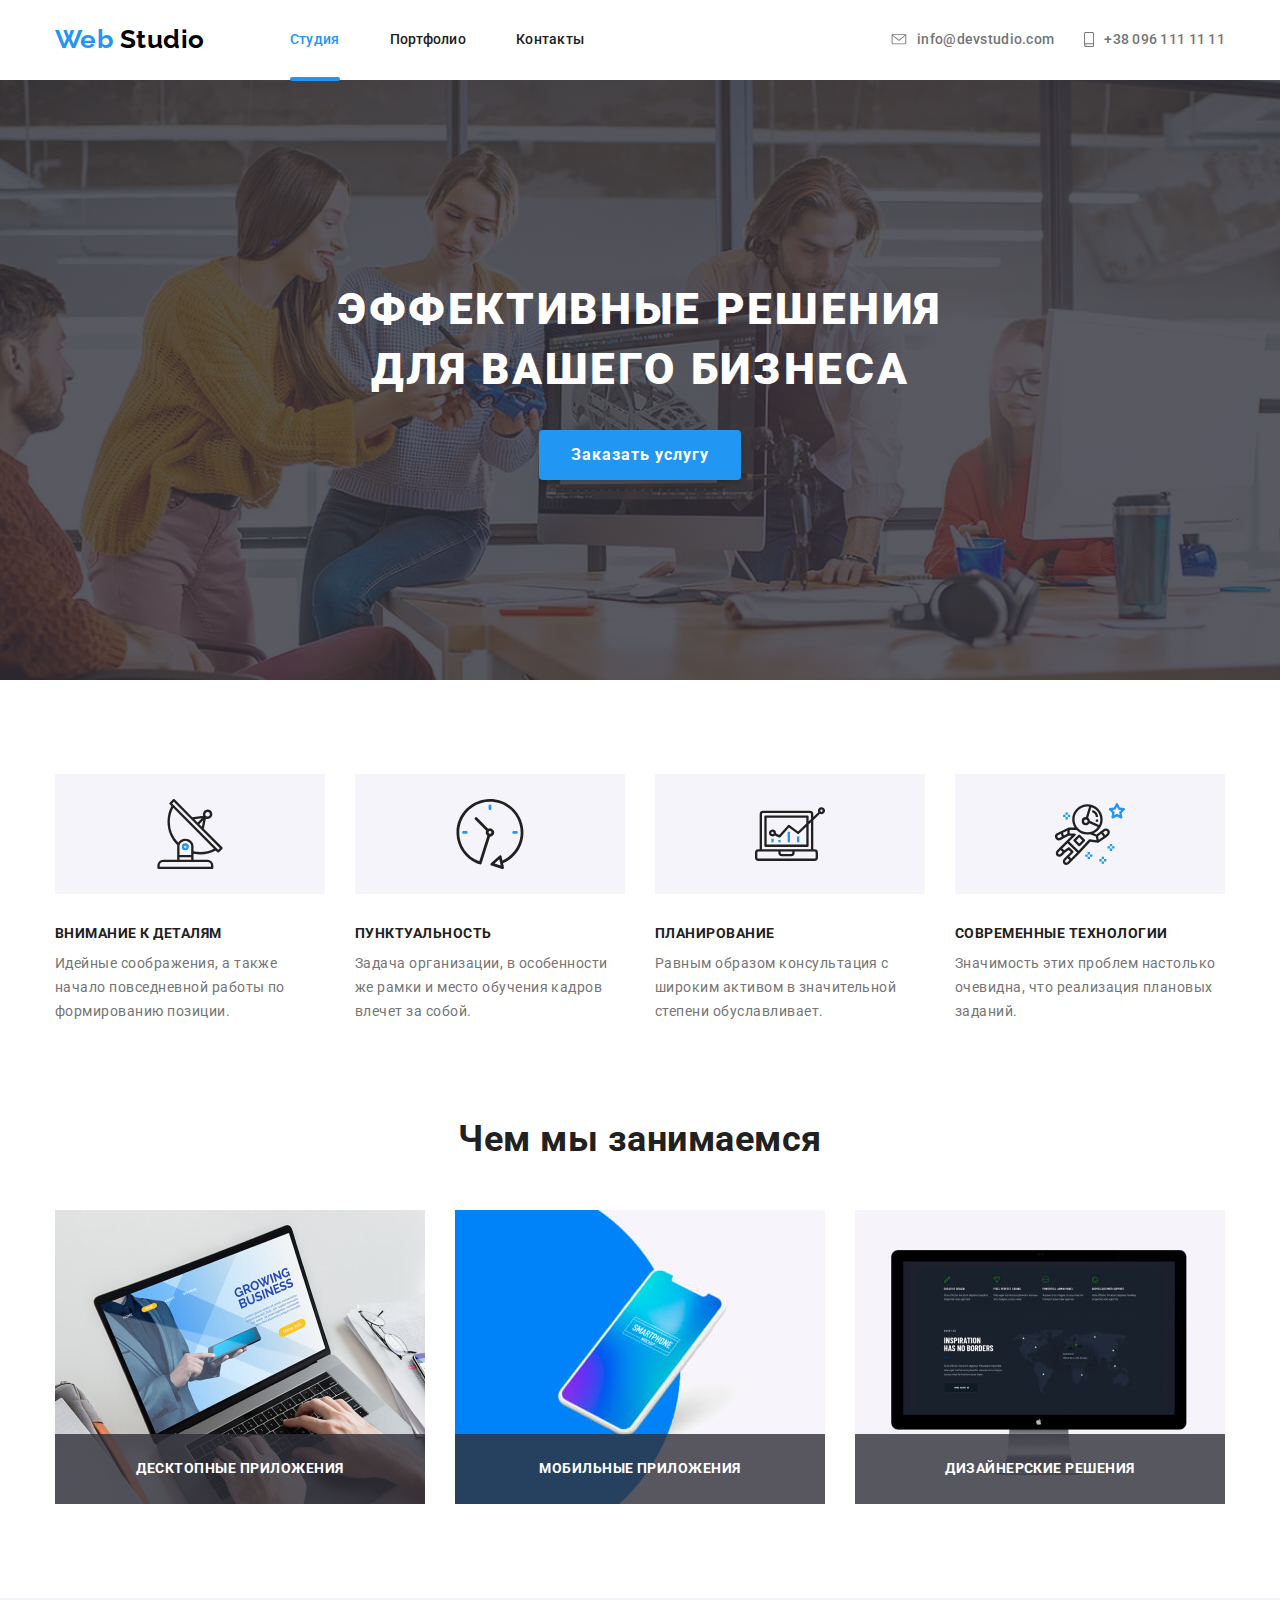
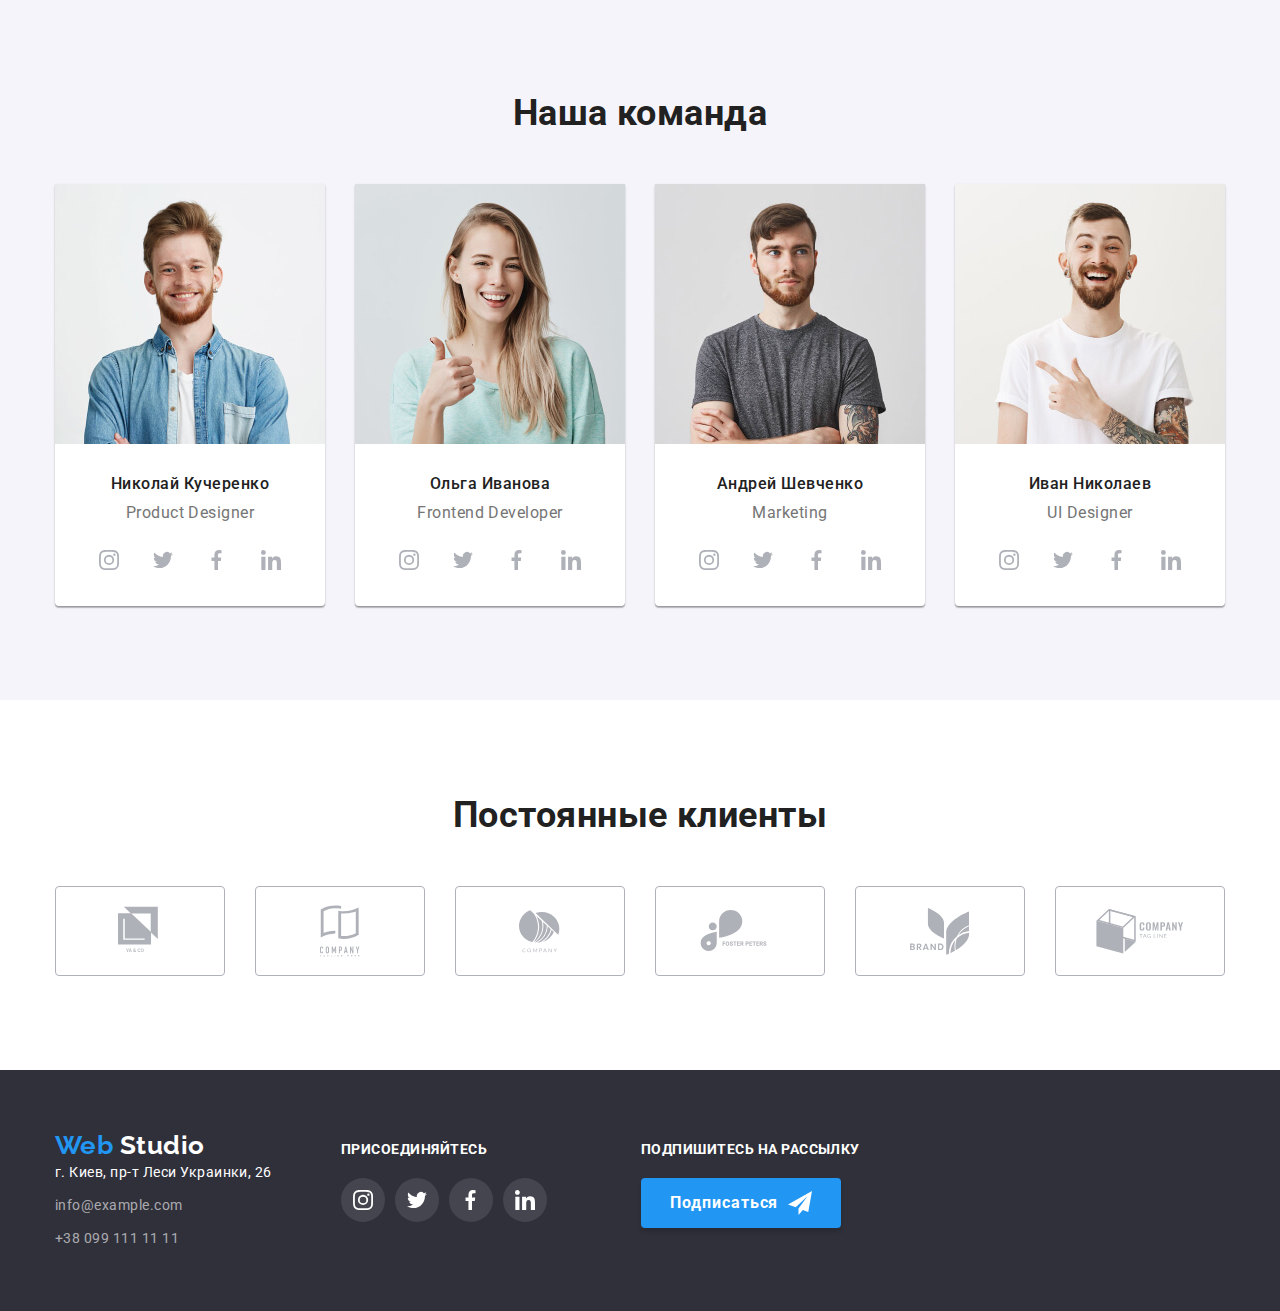
==== index.html @ c3c5b5b8 "copies files from hw-05" ====
<!DOCTYPE html>
<html lang="ru">
  <head>
    <meta charset="UTF-8" />
    <meta name="viewport" content="width=device-width, initial-scale=1.0" />
    <title>Web Studio</title>
    <link
      href="https://fonts.googleapis.com/css2?family=Raleway:wght@700&family=Roboto:wght@400;500;700;900&display=swap"
      rel="stylesheet"
    />

    <link rel="stylesheet" href="./css/normalize.css" />
    <link rel="stylesheet" href="./css/style.css" />
  </head>

  <body>
    <!--header-->
    <header class="header">
      <div class="container header-container">
        <div class="nav-container">
          <nav class="site-nav">
            <a class="webstudio link" href="./index.html" lang="en"
              ><span class="web">Web</span> Studio</a
            >
            <ul class="site-nav-list list">
              <li class="item">
                <a
                  class="link current"
                  href="./index.html"
                  aria-label="Перейти на главную страницу"
                  >Студия</a
                >
              </li>
              <li class="item">
                <a
                  class="link"
                  href="./portfolio.html"
                  aria-label="Перейти на страницу Портфолио"
                  >Портфолио</a
                >
              </li>
              <li class="item">
                <a
                  class="link"
                  href=""
                  aria-label="Перейти на страницу Контакты"
                  >Контакты</a
                >
              </li>
            </ul>
          </nav>
        </div>

        <div class="contacts-container">
          <ul class="header-contacts list">
            <li class="item">
              <a
                class="link"
                href="mailto:info@devstudio.com"
                aria-label="Отправить письмо"
              >
                <svg
                  class="header-contacts-icon envelope"
                  width="16"
                  height="11"
                >
                  <use href="./img/sprite.svg#icon-envelope"></use>
                </svg>
                info@devstudio.com</a
              >
            </li>
            <li>
              <a class="link" href="tel:+380961111111" aria-label="Позвонить">
                <svg class="header-contacts-icon" width="10" height="15">
                  <use href="./img/sprite.svg#icon-smartphone"></use></svg
                >+38 096 111 11 11</a
              >
            </li>
          </ul>
        </div>
      </div>
    </header>

    <!--main-->
    <main class="main">
      <!--hero-section-->
      <section class="section hero">
        <!-- <div class="container"> -->
        <h1 class="hero-title">
          Эффективные решения <br />
          для вашего бизнеса
        </h1>
        <button class="modal-btn">Заказать услугу</button>
        <!-- </div> -->
      </section>

      <!-- section1-features-->
      <section class="section features">
        <div class="container">
          <h2 class="section-title" hidden>Особенности</h2>
          <ul class="features list">
            <li class="item">
              <div class="features-bg">
                <svg class="features-icon">
                  <use href="./img/sprite.svg#icon-antenna"></use>
                </svg>
              </div>
              <h3 class="title">Внимание к деталям</h3>
              <p class="description">
                Идейные соображения, а также начало повседневной работы по
                формированию позиции.
              </p>
            </li>
            <li class="item">
              <div class="features-bg">
                <svg class="features-icon">
                  <use href="./img/sprite.svg#icon-clock"></use>
                </svg>
              </div>
              <h3 class="title">Пунктуальность</h3>
              <p class="description">
                Задача организации, в особенности же рамки и место обучения
                кадров влечет за собой.
              </p>
            </li>
            <li class="item">
              <div class="features-bg">
                <svg class="features-icon">
                  <use href="./img/sprite.svg#icon-diagram"></use>
                </svg>
              </div>
              <h3 class="title">Планирование</h3>
              <p class="description">
                Равным образом консультация с широким активом в значительной
                степени обуславливает.
              </p>
            </li>
            <li class="item">
              <div class="features-bg">
                <svg class="features-icon">
                  <use href="./img/sprite.svg#icon-astronaut"></use>
                </svg>
              </div>
              <h3 class="title">Современные технологии</h3>
              <p class="description">
                Значимость этих проблем настолько очевидна, что реализация
                плановых заданий.
              </p>
            </li>
          </ul>
        </div>
      </section>

      <!--section2-skills-->
      <section class="section skills">
        <div class="container">
          <h2 class="section-title">Чем мы занимаемся</h2>
          <ul class="skills list">
            <li class="item">
              <img
                src="./img/skills/desktop-apps.jpg"
                width="370"
                height="294"
                alt="Десктопные приложения"
              />
              <h3 class="title">Десктопные приложения</h3>
            </li>
            <li class="item">
              <img
                src="./img/skills/mobile-apps.jpg"
                width="370"
                height="294"
                alt="Мобильные приложения"
              />
              <h3 class="title">Мобильные приложения</h3>
            </li>
            <li class="item">
              <img
                src="./img/skills/design-des.jpg"
                width="370"
                height="294"
                alt="Дизайнерские решения"
              />
              <h3 class="title">Дизайнерские решения</h3>
            </li>
          </ul>
        </div>
      </section>

      <!--section3-team-->
      <section class="section team">
        <div class="container">
          <h2 class="section-title">Наша команда</h2>
          <ul class="team list">
            <li class="item">
              <img
                src="./img/team/nikolay-kucherenko.jpg"
                width="270"
                height="260"
                alt="Николай Кучеренко"
              />
              <div class="team-info">
                <h3 class="team-member">Николай Кучеренко</h3>
                <p class="description" lang="en">Product Designer</p>
                <ul class="soc-netw-list list">
                  <li class="soc-netw">
                    <a class="link" href="" aria-label="Сcылка на Instagram">
                      <svg class="soc-icon">
                        <use href="./img/sprite.svg#icon-inst"></use>
                      </svg>
                    </a>
                  </li>
                  <li class="soc-netw">
                    <a class="link" href="" aria-label="Сcылка на Twitter">
                      <svg class="soc-icon">
                        <use href="./img/sprite.svg#icon-twitter"></use>
                      </svg>
                    </a>
                  </li>
                  <li class="soc-netw">
                    <a class="link" href="" aria-label="Сcылка на Facebook">
                      <svg class="soc-icon">
                        <use href="./img/sprite.svg#icon-fb"></use>
                      </svg>
                    </a>
                  </li>
                  <li class="soc-netw">
                    <a class="link" href="" aria-label="Сcылка на Linkedin">
                      <svg class="soc-icon">
                        <use href="./img/sprite.svg#icon-linkedin"></use>
                      </svg>
                    </a>
                  </li>
                </ul>
              </div>
            </li>
            <li class="item">
              <img
                src="./img/team/olga-ivanova.jpg"
                width="270"
                height="260"
                alt="Ольга Иванова"
              />
              <div class="team-info">
                <h3 class="team-member">Ольга Иванова</h3>
                <p class="description" lang="en">Frontend Developer</p>
                <ul class="soc-netw-list list">
                  <li class="soc-netw">
                    <a class="link" href="" aria-label="Сcылка на Instagram"
                      ><svg class="soc-icon">
                        <use href="./img/sprite.svg#icon-inst"></use></svg
                    ></a>
                  </li>
                  <li class="soc-netw">
                    <a class="link" href="" aria-label="Сcылка на Twitter"
                      ><svg class="soc-icon">
                        <use href="./img/sprite.svg#icon-twitter"></use></svg
                    ></a>
                  </li>
                  <li class="soc-netw">
                    <a class="link" href="" aria-label="Сcылка на Facebook"
                      ><svg class="soc-icon">
                        <use href="./img/sprite.svg#icon-fb"></use></svg
                    ></a>
                  </li>
                  <li class="soc-netw">
                    <a class="link" href="" aria-label="Сcылка на Linkedin"
                      ><svg class="soc-icon">
                        <use href="./img/sprite.svg#icon-linkedin"></use></svg
                    ></a>
                  </li>
                </ul>
              </div>
            </li>
            <li class="item">
              <img
                src="./img/team/andrey-shevchenko.jpg"
                width="270"
                height="260"
                alt="Андрей Шевченко"
              />
              <div class="team-info">
                <h3 class="team-member">Андрей Шевченко</h3>
                <p class="description" lang="en">Marketing</p>
                <ul class="soc-netw-list list">
                  <li class="soc-netw">
                    <a class="link" href="" aria-label="Сcылка на Instagram"
                      ><svg class="soc-icon">
                        <use href="./img/sprite.svg#icon-inst"></use></svg
                    ></a>
                  </li>
                  <li class="soc-netw">
                    <a class="link" href="" aria-label="Сcылка на Twitter"
                      ><svg class="soc-icon">
                        <use href="./img/sprite.svg#icon-twitter"></use></svg
                    ></a>
                  </li>
                  <li class="soc-netw">
                    <a class="link" href="" aria-label="Сcылка на Facebook"
                      ><svg class="soc-icon">
                        <use href="./img/sprite.svg#icon-fb"></use></svg
                    ></a>
                  </li>
                  <li class="soc-netw">
                    <a class="link" href="" aria-label="Сcылка на Linkedin">
                      <svg class="soc-icon">
                        <use href="./img/sprite.svg#icon-linkedin"></use></svg
                    ></a>
                  </li>
                </ul>
              </div>
            </li>

            <li class="item">
              <img
                src="./img/team/ivan-nikolaev.jpg"
                width="270"
                height="260"
                alt="Иван Николаев"
              />
              <div class="team-info">
                <h3 class="team-member">Иван Николаев</h3>
                <p class="description" lang="en">UI Designer</p>
                <ul class="soc-netw-list list">
                  <li class="soc-netw">
                    <a class="link" href="" aria-label="Сcылка на Instagram"
                      ><svg class="soc-icon">
                        <use href="./img/sprite.svg#icon-inst"></use></svg
                    ></a>
                  </li>
                  <li class="soc-netw">
                    <a class="link" href="" aria-label="Сcылка на Twitter"
                      ><svg class="soc-icon">
                        <use href="./img/sprite.svg#icon-twitter"></use></svg
                    ></a>
                  </li>
                  <li class="soc-netw">
                    <a class="link" href="" aria-label="Сcылка на Facebook"
                      ><svg class="soc-icon">
                        <use href="./img/sprite.svg#icon-fb"></use></svg
                    ></a>
                  </li>
                  <li class="soc-netw">
                    <a class="link" href="" aria-label="Сcылка на Linkedin"
                      ><svg class="soc-icon">
                        <use href="./img/sprite.svg#icon-linkedin"></use></svg
                    ></a>
                  </li>
                </ul>
              </div>
            </li>
          </ul>
        </div>
      </section>

      <!--section4-clients-->
      <section class="section clients">
        <div class="container">
          <h2 class="section-title">Постоянные клиенты</h2>
          <ul class="clients list">
            <li class="item">
              <a
                class="link"
                href=""
                aria-label="Перейти на сайт компании - постоянного клиента"
              >
                <svg class="clients-icon" width="44" height="52">
                  <use href="./img/sprite.svg#icon-logo1"></use>
                </svg>
              </a>
            </li>
            <li class="item">
              <a
                class="link"
                href=""
                aria-label="Перейти на сайт компании - постоянного клиента"
              >
                <svg class="clients-icon" width="40" height="52">
                  <use href="./img/sprite.svg#icon-logo2"></use>
                </svg>
              </a>
            </li>
            <li class="item">
              <a
                class="link"
                href=""
                aria-label="Перейти на сайт компании - постоянного клиента"
              >
                <svg class="clients-icon" width="41" height="43">
                  <use href="./img/sprite.svg#icon-logo3"></use>
                </svg>
              </a>
            </li>
            <li class="item">
              <a
                class="link"
                href=""
                aria-label="Перейти на сайт компании - постоянного клиента"
              >
                <svg class="clients-icon" width="80" height="42">
                  <use href="./img/sprite.svg#icon-logo4"></use>
                </svg>
              </a>
            </li>
            <li class="item">
              <a
                class="link"
                href=""
                aria-label="Перейти на сайт компании - постоянного клиента"
              >
                <svg class="clients-icon" width="59" height="47">
                  <use href="./img/sprite.svg#icon-logo5"></use>
                </svg>
              </a>
            </li>
            <li class="item">
              <a
                class="link"
                href=""
                aria-label="Перейти на сайт компании - постоянного клиента"
              >
                <svg class="clients-icon" width="88" height="45">
                  <use href="./img/sprite.svg#icon-logo6"></use>
                </svg>
              </a>
            </li>
          </ul>
        </div>
      </section>
      <!-- </div> -->
    </main>

    <!--footer-->
    <footer class="footer">
      <div class="container footer-container">
        <div class="wrapper-address">
          <a class="webstudio link" href="./index.html" lang="en"
            ><span class="web">Web</span> Studio</a
          >
          <address class="address">
            г. Киев, пр-т Леси Украинки, 26
            <ul class="footer-contacts list">
              <li class="item">
                <a
                  class="link"
                  href="mailto:info@example.com"
                  aria-label="Отправить письмо"
                  >info@example.com</a
                >
              </li>
              <li>
                <a class="link" href="tel:+380991111111" aria-label="Позвонить"
                  >+38 099 111 11 11</a
                >
              </li>
            </ul>
          </address>
        </div>
        <div class="wrapper-join-in">
          <p class="join-in">присоединяйтесь</p>
          <ul class="soc-netw-list list">
            <li class="soc-netw footer-link">
              <a class="link" href="" aria-label="Сcылка на Instagram"
                ><svg class="soc-icon-footer">
                  <use href="./img/sprite.svg#icon-inst"></use></svg
              ></a>
            </li>
            <li class="soc-netw footer-link">
              <a class="link" href="" aria-label="Сcылка на Twitter"
                ><svg class="soc-icon-footer">
                  <use href="./img/sprite.svg#icon-twitter"></use></svg
              ></a>
            </li>
            <li class="soc-netw footer-link">
              <a class="link" href="" aria-label="Сcылка на Facebook"
                ><svg class="soc-icon-footer">
                  <use href="./img/sprite.svg#icon-fb"></use></svg
              ></a>
            </li>
            <li class="soc-netw footer-link">
              <a class="link" href="" aria-label="Сcылка на Linkedin"
                ><svg class="soc-icon-footer">
                  <use href="./img/sprite.svg#icon-linkedin"></use></svg
              ></a>
            </li>
          </ul>
        </div>
        <div class="wrapper-subscribe">
          <p class="subscribe">Подпишитесь на рассылку</p>
          <button type="button" class="form-btn">
            Подписаться
            <svg class="form-btn-icon" width="24" height="24">
              <use href="./img/sprite.svg#icon-icon-send"></use>
            </svg>
          </button>
        </div>
      </div>
    </footer>
  </body>
</html>
---- css/style.css ----
/*заголовки  h #212121
  текст p #757575
  цвет ховер #2196f3
  белый #ffffff
  черный #000000
  studio в хедере#ffffff
  фон блока команды #f5f4fa
  фон футера #2f303a
  контакты и мейл-форма в футере rgba(255, 255, 255, 0.6)*/

:root {
  --clear-black-color: #000000;
  --primary-text-color: #212121;
  --secondary-text-color: #757575;
  --accent-color: #2196f3;
  --footer-background: #2f303a;
  --clear-white-color: #ffffff;
  --secondary-bg-color: #f5f4fa;
  --portfolio-projects-bg-color: #eeeeee;
  --button-hover-color: #188ce8;
  --footer-link-color: rgba(255, 255, 255, 0.6);
  --skills-title-bg-color: rgba(47, 48, 58, 0.8);
  --icons-color: #afb1b8;
  --footer-link-bg-color: rgba(255, 255, 255, 0.1);
  --bg-portfolio-hover: rgba(33, 150, 243, 0.9);
  --main-font: 'Roboto', sans-serif;
  --secondary-font: 'Raleway', sans-serif;
  --transition-timing-function: cubic-bezier(0.4, 0, 0.2, 1);
}
html {
  box-sizing: border-box;
}

*,
*::before,
*::after {
  box-sizing: inherit;
  /* margin: 0; 
  padding: 0;*/
}
img {
  display: block;
}
body {
  padding-top: 80px;
  font-family: var(--main-font);
  background-color: var(--clear-white-color);
  color: var(--primary-text-color);
  letter-spacing: 0.03em;
}
.list {
  display: flex;
  padding: 0;
  margin: 0;
  list-style: none;
}
.link {
  display: block;
  text-decoration: none;
}
button {
  font-family: inherit;
  color: inherit;
  letter-spacing: inherit;
  border: none;
  /* border: 1px solid transparent; */
}
h1,
h2,
h3,
p {
  margin: 0;
  padding: 0;
}
img {
  display: block;
}

.container {
  margin-left: auto;
  margin-right: auto;
  width: 1200px;
  padding-left: 15px;
  padding-right: 15px;
}

/* header css */
/* .header { 
  border: 1px solid #ececec;
}*/
.header {
  position: fixed;
  width: 100%;
  min-height: 80px;
  top: 0;
  z-index: 10;
  background-color: #fff;
}
.webstudio {
  display: block;
  font-family: var(--secondary-font);
  font-weight: 700;
  font-size: 26px;
  line-height: 1.19;
  transition: color 250ms var(--transition-timing-function);
}
.web {
  color: var(--accent-color);
}
.header .webstudio {
  padding-top: 24px;
  padding-bottom: 25px;
  margin-right: 85px;
  color: var(--clear-black-color);
}
.header-container,
.site-nav {
  display: flex;
}
.header-container {
  justify-content: space-between;
}
.site-nav-list .item:not(:last-child) {
  margin-right: 50px;
}
.header-contacts .item:not(:last-child) {
  margin-right: 30px;
}
.site-nav-list .link,
.header-contacts .link {
  display: block;
  padding-top: 32px;
  padding-bottom: 32px;
  color: var(--primary-text-color);
  font-weight: 500;
  font-size: 14px;
  line-height: 1.14;
  letter-spacing: 0.02em;
  transition: color 250ms var(--transition-timing-function);
}
.header-contacts .link {
  display: flex;
  justify-content: center;
  align-items: center;
  color: var(--secondary-text-color);
}
.header-contacts-icon {
  margin-right: 10px;
  fill: currentColor;
}
.link:hover,
.link:focus {
  color: var(--accent-color);
}
.site-nav-list .link.current {
  color: var(--accent-color);
}
.current {
  position: relative;
}
.current::after {
  position: absolute;
  content: '';
  display: block;
  width: 100%;
  height: 4px;
  background-color: var(--accent-color);
  bottom: -1px;
  border-radius: 2px;
}

/* hero css */
.hero {
  max-width: 1600px;
  margin: auto;
  padding-top: 200px;
  padding-bottom: 200px;
  height: 600px;
  background-color: var(--primary-text-color);
  background-image: linear-gradient(
      rgba(47, 48, 58, 0.8),
      rgba(47, 48, 58, 0.8)
    ),
    url(../img/hero.jpg);
  background-repeat: no-repeat;
  background-position: center;
  /* background-size: cover; */
  text-align: center;
}
.hero-title {
  margin-bottom: 30px;
  color: var(--clear-white-color);
  font-weight: 900;
  font-size: 44px;
  line-height: 1.36;
  letter-spacing: 0.06em;
  text-transform: uppercase;
}
.modal-btn,
.form-btn {
  display: inline-block;
  min-width: 200px;
  height: 50px;
  color: var(--clear-white-color);
  background-color: var(--accent-color);
  font-weight: 700;
  font-size: 16px;
  line-height: 1.88;
  text-align: center;
  letter-spacing: 0.06em;
  box-shadow: 0px 4px 4px rgba(0, 0, 0, 0.15);
  border-radius: 4px;
  transition: background-color 250ms var(--transition-timing-function);
}
.modal-btn {
  padding: 10px 32px;
}
.form-btn {
  display: flex;
  justify-content: center;
  align-items: center;
  padding: 10px 29px;
}
.form-btn-icon {
  margin-left: 10px;
}
.modal-btn:hover,
.modal-btn:focus {
  background-color: var(--button-hover-color);
}

/* common css */
.section.features {
  padding-top: 94px;
  padding-bottom: 47px;
}
.section.skills {
  padding-top: 47px;
  padding-bottom: 94px;
}
.section.team,
.section.clients {
  padding-top: 94px;
  padding-bottom: 94px;
}
.footer {
  padding-top: 60px;
  padding-bottom: 60px;
}
.section-title {
  margin-bottom: 50px;
  font-size: 36px;
  line-height: 1.17;
  text-align: center;
}
.features .title {
  display: inline-block;
  margin-bottom: 10px;
  font-size: 14px;
  line-height: 1.14;
  text-transform: uppercase;
}

/* features css */
.features .item {
  width: calc((100% - 90px) / 4);
}
.features .item:not(:last-child) {
  margin-right: 30px;
}
.features-icon {
  width: 70px;
  height: 70px;
}
.features-bg {
  height: 120px;
  padding: 25px 100px;
  margin-bottom: 30px;
  background-color: var(--secondary-bg-color);
}
.features .description {
  color: var(--secondary-text-color);
  font-size: 14px;
  line-height: 1.71;
}

/* skills css */
.skills .title {
  padding-top: 27px;
  padding-bottom: 27px;
  color: var(--clear-white-color);
  background-color: var(--skills-title-bg-color);
  font-size: 14px;
  line-height: 1.14;
  text-align: center;
  text-transform: uppercase;
  position: absolute;
  width: 100%;
  left: 0;
  bottom: 0;
}
.skills .item {
  width: calc((100% - 60px) / 3);
  position: relative;
}
.skills .item:not(:last-child) {
  margin-right: 30px;
}

/* team css */
.team {
  background-color: var(--secondary-bg-color);
}
.team .item {
  width: calc((100% - 90px) / 4);
  background: #ffffff;
  box-shadow: 0px 2px 1px rgba(0, 0, 0, 0.2), 0px 1px 1px rgba(0, 0, 0, 0.14),
    0px 1px 3px rgba(0, 0, 0, 0.12);
  border-radius: 0px 0px 4px 4px;
}
.team .item:not(:last-child) {
  margin-right: 30px;
}
.team-member {
  margin-bottom: 10px;
  font-weight: 500;
  font-size: 16px;
  line-height: 1.19;
  text-align: center;
}
.team-info {
  padding: 30px 32px 24px;
}
.team .description {
  margin-bottom: 16px;
  color: var(--secondary-text-color);
  font-size: 16px;
  line-height: 1.19;
  text-align: center;
}
.team .soc-netw-list {
  justify-content: space-between;
}
.soc-icon {
  width: 20px;
  height: 20px;
  fill: currentColor;
}
.soc-netw .link {
  justify-content: center;
  align-items: center;
  padding: 12px;
  width: 44px;
  height: 44px;
  border-radius: 50%;
  color: var(--icons-color);
  transition: color 250ms var(--transition-timing-function),
    background-color 250ms var(--transition-timing-function);
}
.soc-netw .link:hover,
.soc-netw .link:focus {
  color: var(--clear-white-color);
  background-color: var(--accent-color);
}

/* clients css */
.clients .item {
  /* display: block; */
  /* display: flex; */
  justify-content: center;
  align-items: center;
  width: calc((100% - 150px) / 6);
  height: 90px;
  /* border: 1px solid #afb1b8; */
  /* border-radius: 4px; */
}
.clients .item:not(:last-child) {
  margin-right: 30px;
}
.clients .link {
  display: flex;
  justify-content: center;
  align-items: center;
  width: 170px;
  height: 90px;
  border: 1px solid var(--icons-color);
  color: var(--icons-color);
  border-radius: 4px;
  transition: color 250ms var(--transition-timing-function),
    border-color 250ms var(--transition-timing-function);
}
.clients .link:hover,
.clients .link:focus {
  color: var(--accent-color);
  border-color: var(--accent-color);
}
.clients-icon {
  fill: currentColor;
}

/* footer css */
.footer {
  background: var(--footer-background);
}
.footer-container {
  display: flex;
  align-items: baseline;
}
.footer .webstudio {
  color: var(--clear-white-color);
}
.address {
  color: var(--clear-white-color);
  font-style: normal;
  font-size: 14px;
  line-height: 1.71;
}
.footer-contacts .link {
  color: var(--footer-link-color);
}
.footer-contacts .item {
  margin-top: 9px;
  margin-bottom: 9px;
}
.footer-contacts {
  flex-direction: column;
}
.join-in,
.subscribe {
  margin-bottom: 20px;
  font-weight: 700;
  font-size: 14px;
  line-height: 1.14;
  text-transform: uppercase;
  color: var(--clear-white-color);
}
.wrapper-address {
  margin-right: 69px;
}
.wrapper-join-in {
  width: 206px;
  margin-right: 94px;
}
.footer .soc-netw-list {
  justify-content: space-between;
}
.footer-link .link {
  color: var(--clear-white-color);
  background-color: var(--footer-link-bg-color);
}
.soc-icon-footer {
  width: 20px;
  height: 20px;
  fill: currentColor;
}

/* portfolio main css */
.filter-btn {
  background-color: var(--secondary-bg-color);
  font-weight: 500;
  font-size: 16px;
  line-height: 1.63;
  text-align: center;
  border-radius: 4px;
  transition: color 250ms var(--transition-timing-function),
    background-color 250ms var(--transition-timing-function),
    box-shadov 250ms var(--transition-timing-function);
}
.filter-btn:hover,
.filter-btn:focus {
  color: var(--clear-white-color);
  background-color: var(--accent-color);
  box-shadow: 0px 2px 2px rgba(0, 0, 0, 0.12), 0px 1px 2px rgba(0, 0, 0, 0.08),
    0px 3px 1px rgba(0, 0, 0, 0.1);
}

.filter-list {
  justify-content: center;
  margin-bottom: 34px;
}
.filter-list .item:not(:last-child) {
  margin-right: 8px;
}
.filter-btn {
  padding: 6px 22px;
}

.portfolio {
  padding-top: 94px;
  padding-bottom: 94px;
}
.portfolio-header {
  border-bottom: 1px solid #ececec;
}
.portfolio-projects {
  flex-wrap: wrap;
}
.portfolio-projects .item {
  width: calc((100% - 60px) / 3);
  /* position: relative; */
}
.projects-border {
  padding: 20px 24px;
  border-right: 1px solid #eeeeee;
  border-bottom: 1px solid #eeeeee;
  border-left: 1px solid #eeeeee;
}
.portfolio-projects .item:not(:nth-child(3n)) {
  margin-right: 30px;
}
.portfolio-projects .item.item:not(:nth-last-child(-n + 3)) {
  margin-bottom: 30px;
}
.portfolio-projects .link {
  position: relative;
  transition: box-shadow 250ms var(--transition-timing-function);
}
.portfolio-projects .title {
  margin-bottom: 4px;
  color: var(--primary-text-color);
  font-size: 18px;
  line-height: 2;
  letter-spacing: 0.06em;
}
.portfolio-projects .subtitle {
  color: var(--secondary-text-color);
  font-size: 16px;
  line-height: 1.88;
}
.portfolio-card {
  position: relative;
  overflow: hidden;
}
.portfolio-card::after {
  position: absolute;
  display: block;
  content: 'Технокряк это современная площадка распространения коронавируса. Компании используют эту платформу для цифрового шпионажа и атак на защищённые сервера конкурентов.';
  width: 100%;
  height: 100%;
  padding: 63px 24px;
  font-size: 18px;
  line-height: 1.56;
  color: var(--clear-white-color);
  background-color: var(--bg-portfolio-hover);
  /* top: 0;
  left: 0;
  transform: translateY(100%); */
  transition: transform 250ms var(--transition-timing-function);
}
.portfolio-projects .link:hover .portfolio-card::after,
.portfolio-projects .link:focus .portfolio-card::after {
  transform: translateY(-100%);
}
.portfolio-projects .link:hover,
.portfolio-projects .link:focus {
  box-shadow: 1px 4px 6px rgba(0, 0, 0, 0.16), 0px 4px 4px rgba(0, 0, 0, 0.06),
    0px 1px 1px rgba(0, 0, 0, 0.12);
}
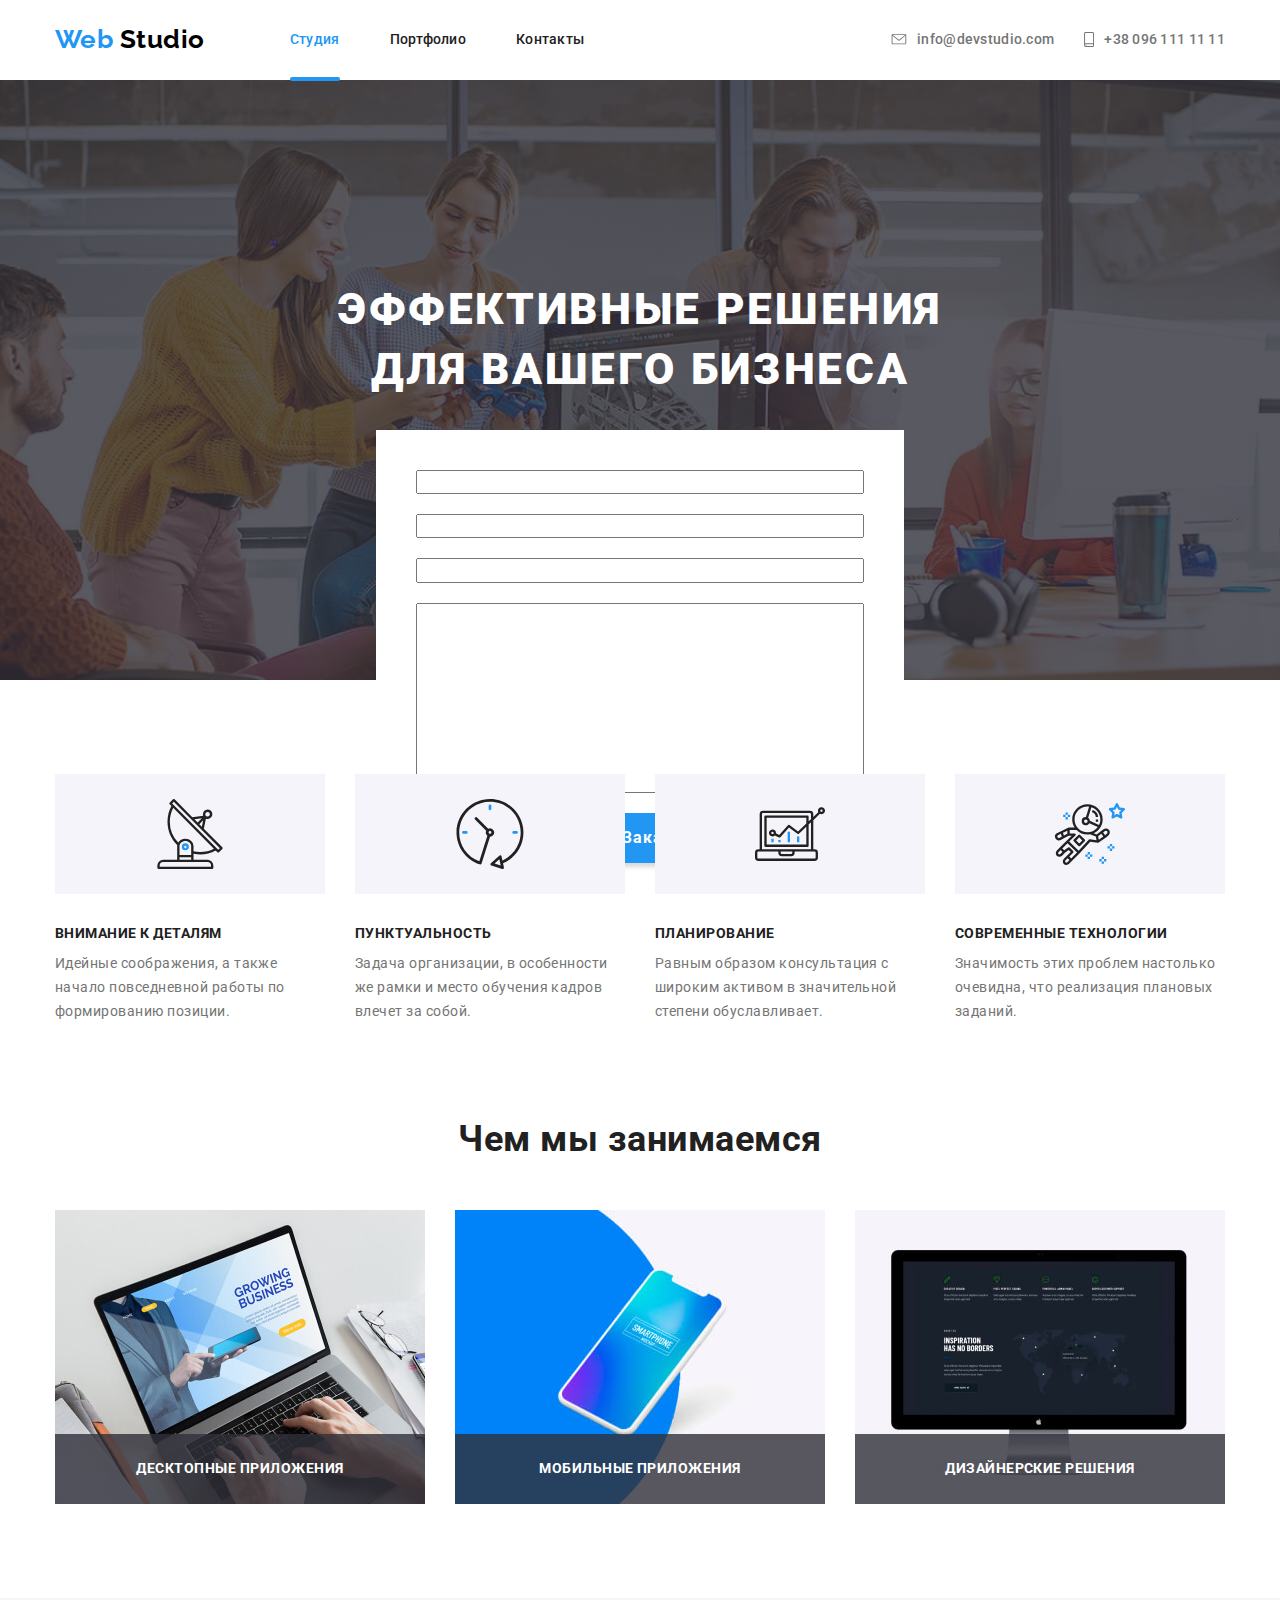
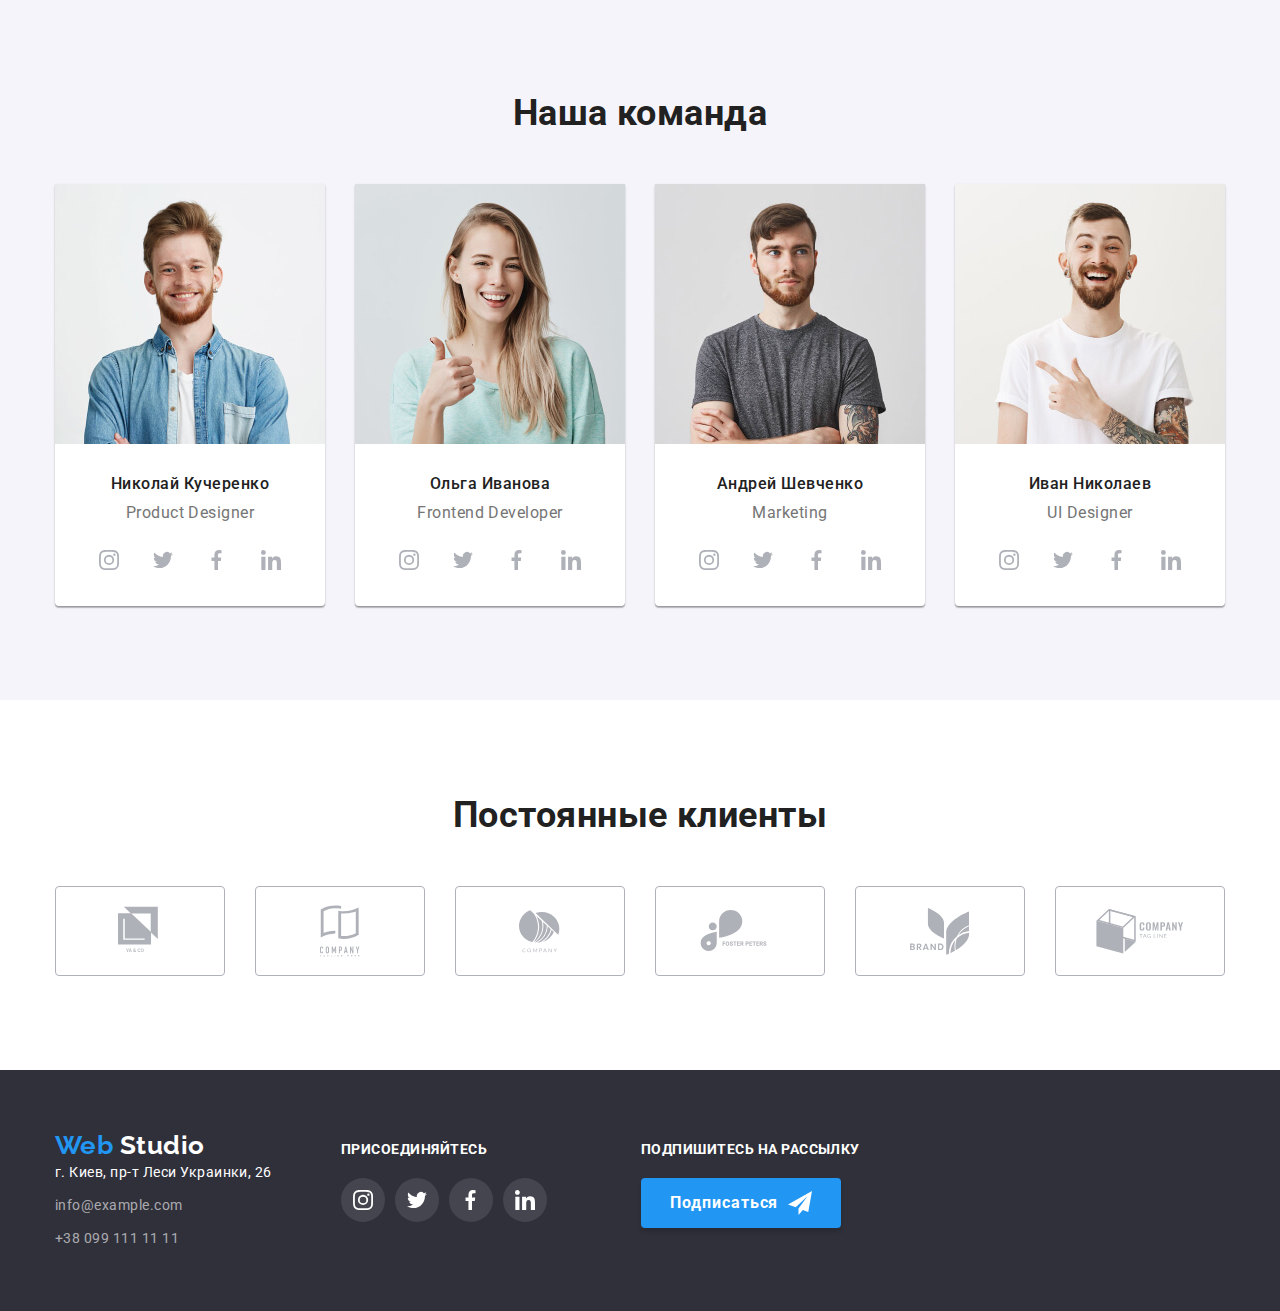
==== commit d36dc570: "practice in creating a modal window" ====
--- a/index.html
+++ b/index.html
@@ -90,7 +90,38 @@
           Эффективные решения <br />
           для вашего бизнеса
         </h1>
-        <button class="modal-btn">Заказать услугу</button>
+
+        <form action="" class="modal-form">
+          <input
+            type="text"
+            class="modal-form-input"
+            name="user-name"
+            required
+            minlength="2"
+          />
+          <input
+            type="tel"
+            class="modal-form-input"
+            name="user-tel"
+            required
+            pattern="[0-9]{3}-[0-9]{3}-[0-9]{2}-[0-9]{2}"
+          />
+          <input
+            type="email"
+            class="modal-form-input"
+            name="user-email"
+            required
+          />
+          <textarea
+            class="modal-form-input"
+            name=""
+            id=""
+            cols="30"
+            rows="10"
+          ></textarea>
+          <button type="submit" class="modal-form-btn">Отправить</button>
+          <button class="modal-btn">Заказать услугу</button>
+        </form>
         <!-- </div> -->
       </section>
 
--- a/css/style.css
+++ b/css/style.css
@@ -229,6 +229,23 @@
   background-color: var(--button-hover-color);
 }
 
+/* modal form css */
+.modal-form {
+  width: 528px;
+  margin: auto;
+  padding: 40px;
+  background-color: #fff;
+}
+.modal-form-input {
+  display: block;
+  width: 100%;
+}
+.modal-form-input:not(:last-child) {
+  margin-bottom: 20px;
+}
+.modal-form-btn {
+  display: inline-block;
+}
 /* common css */
 .section.features {
   padding-top: 94px;
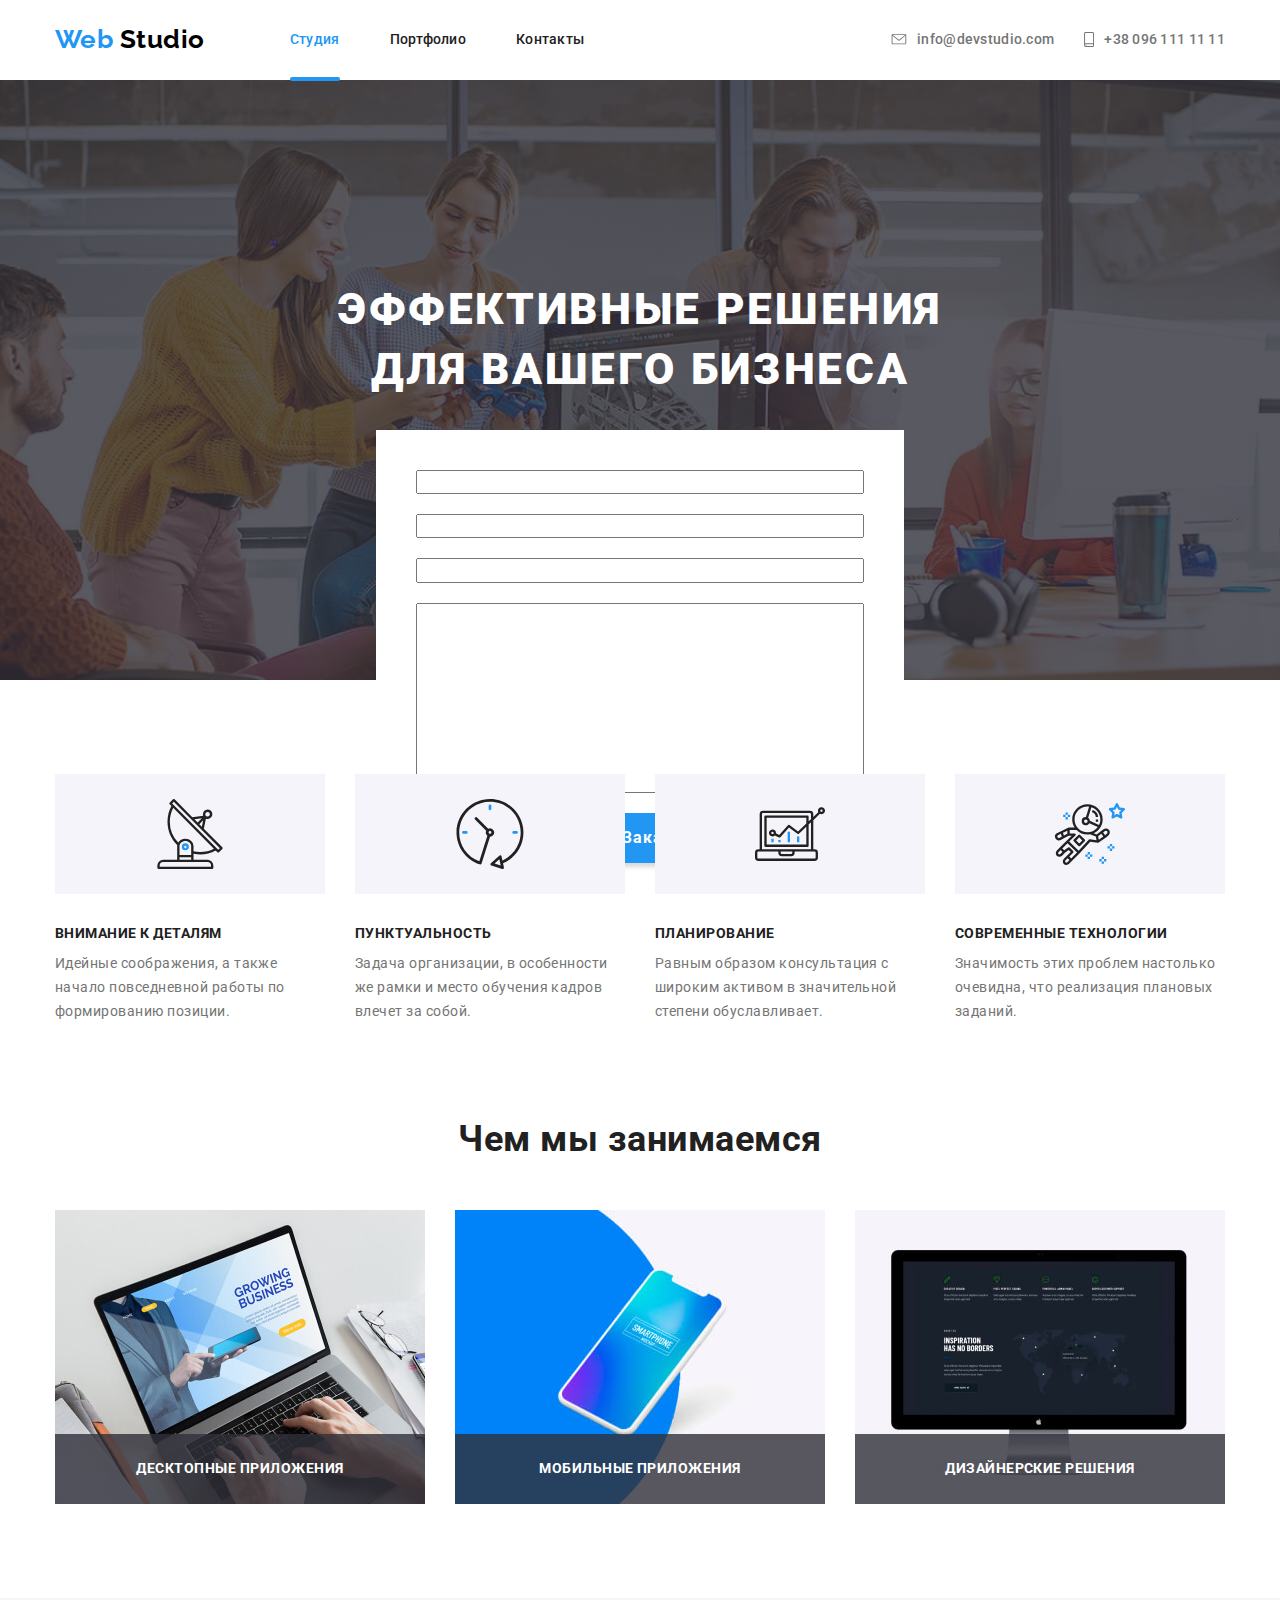
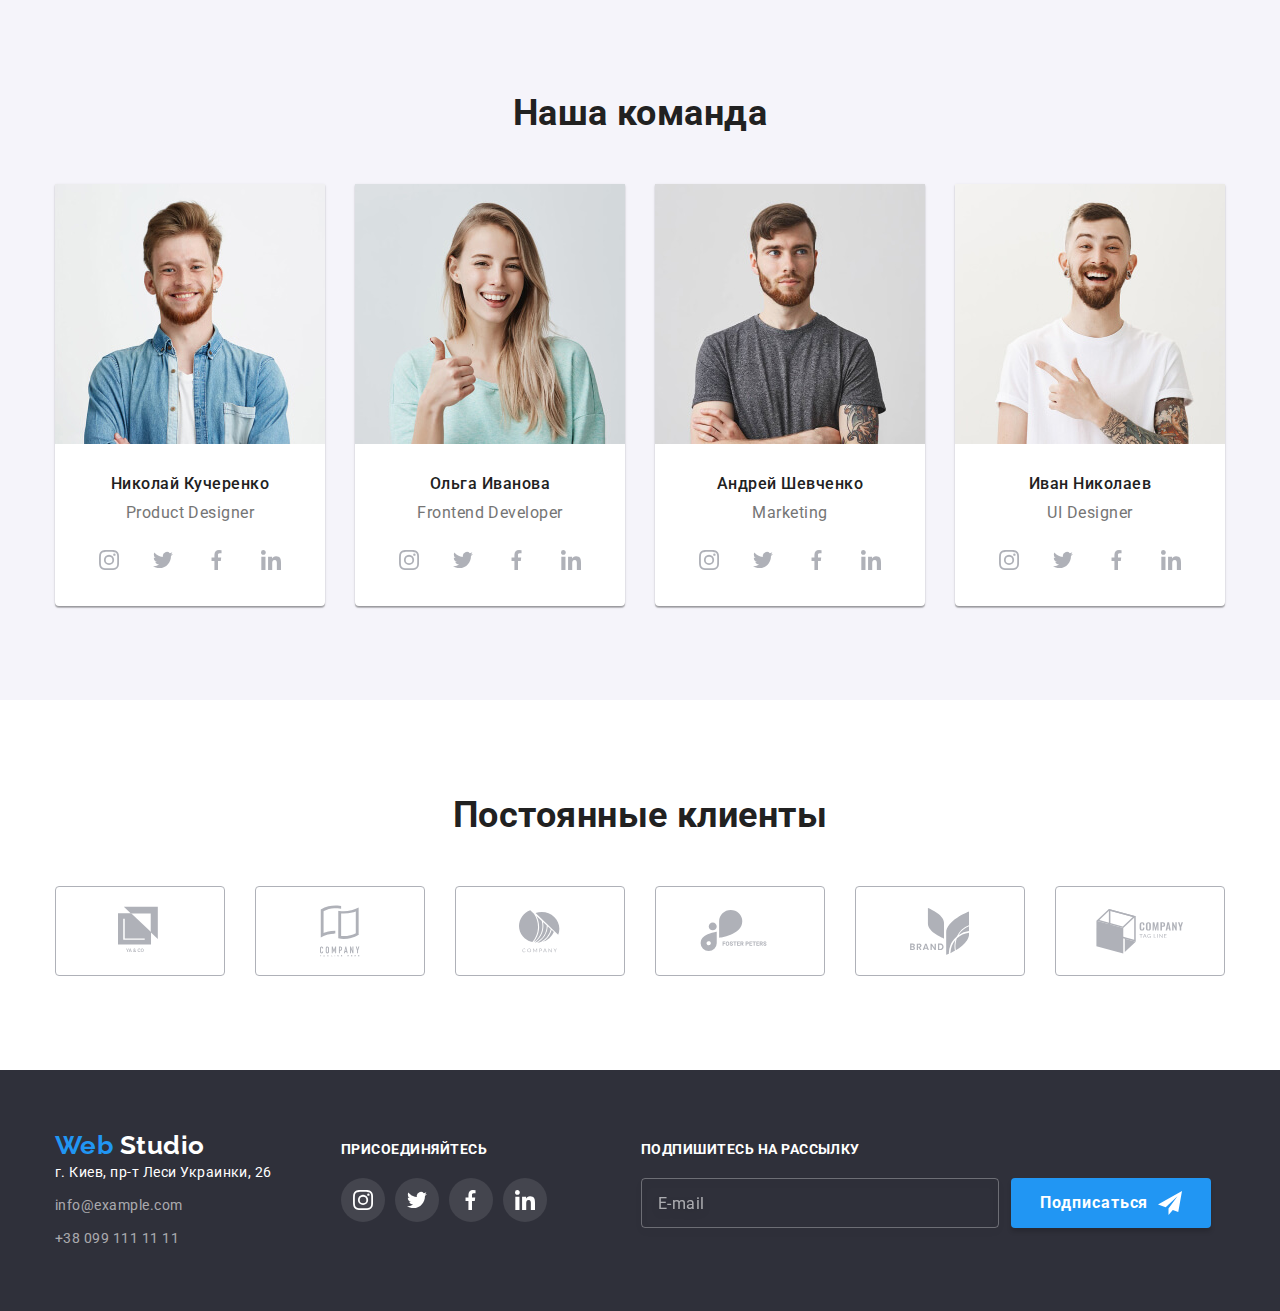
==== commit 371364db: "makes the form in footer" ====
--- a/index.html
+++ b/index.html
@@ -518,12 +518,21 @@
         </div>
         <div class="wrapper-subscribe">
           <p class="subscribe">Подпишитесь на рассылку</p>
-          <button type="button" class="form-btn">
-            Подписаться
-            <svg class="form-btn-icon" width="24" height="24">
-              <use href="./img/sprite.svg#icon-icon-send"></use>
-            </svg>
-          </button>
+
+          <form class="subscribe-form">
+            <input
+              class="subscribe-form-input"
+              type="email"
+              name="user-email"
+              placeholder="E-mail"
+            />
+            <button type="submit" class="form-btn">
+              Подписаться
+              <svg class="form-btn-icon" width="24" height="24">
+                <use href="./img/sprite.svg#icon-icon-send"></use>
+              </svg>
+            </button>
+          </form>
         </div>
       </div>
     </footer>
--- a/css/style.css
+++ b/css/style.css
@@ -243,7 +243,10 @@
 .modal-form-input:not(:last-child) {
   margin-bottom: 20px;
 }
-.modal-form-btn {
+.modal-form-input:focus {
+  outline: none;
+}
+.modal-form-input:focus .modal-form-btn {
   display: inline-block;
 }
 /* common css */
@@ -470,6 +473,33 @@
   height: 20px;
   fill: currentColor;
 }
+.subscribe-form {
+  display: flex;
+}
+.subscribe-form-input {
+  margin-right: 12px;
+  padding: 15px 16px;
+  background-color: transparent;
+  color: rgba(255, 255, 255, 0.6);
+  width: 358px;
+  height: 50px;
+  border: 1px solid rgba(255, 255, 255, 0.3);
+  filter: drop-shadow(0px 4px 4px rgba(0, 0, 0, 0.15));
+  border-radius: 4px;
+  /* outline: none; */
+}
+.subscribe-form-input::placeholder {
+  font-size: 16px;
+  line-height: 1.25;
+  letter-spacing: 0.03em;
+  color: rgba(255, 255, 255, 0.6);
+}
+/* .subscribe-form-input:focus:valid:not(:placeholder-shown) { 
+  border: 1px solid green;
+}
+.subscribe-form-input:focus:invalid:not(:placeholder-shown) {
+  border: 1px solid red;
+}*/
 
 /* portfolio main css */
 .filter-btn {
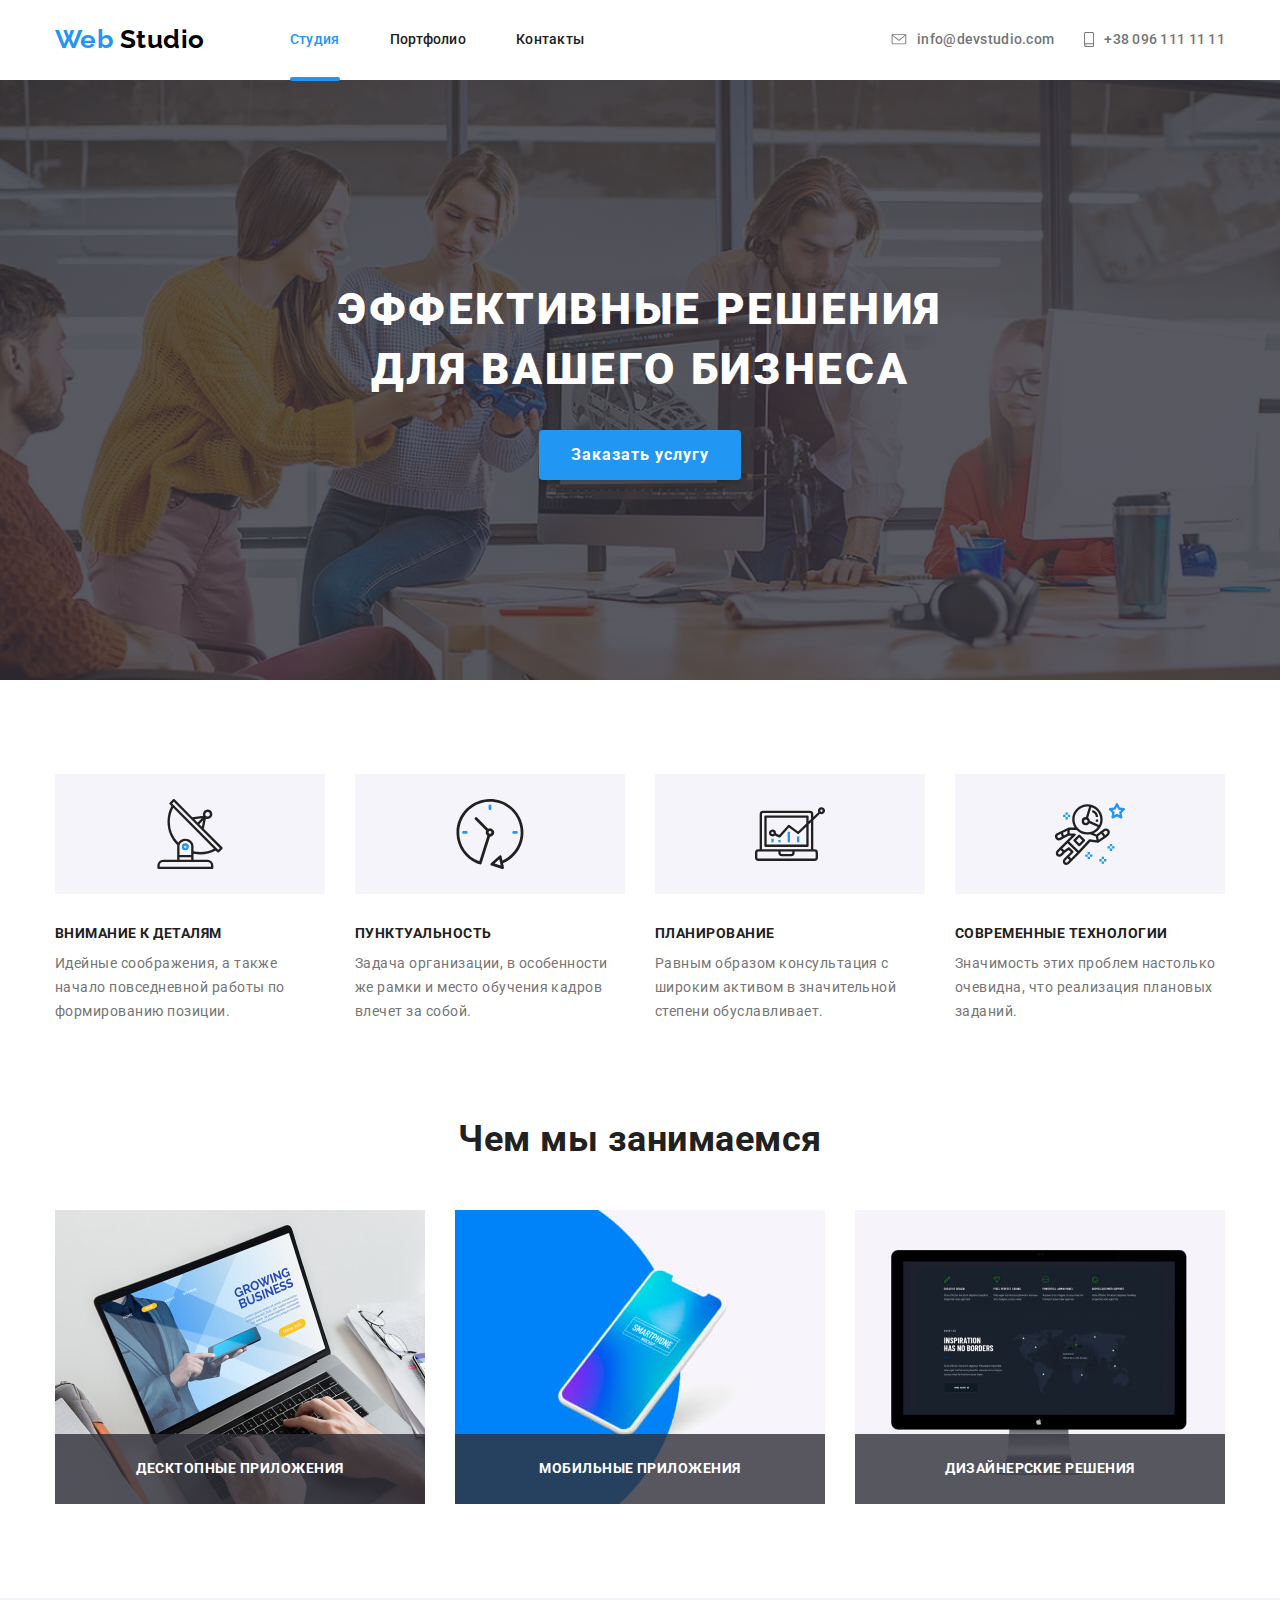
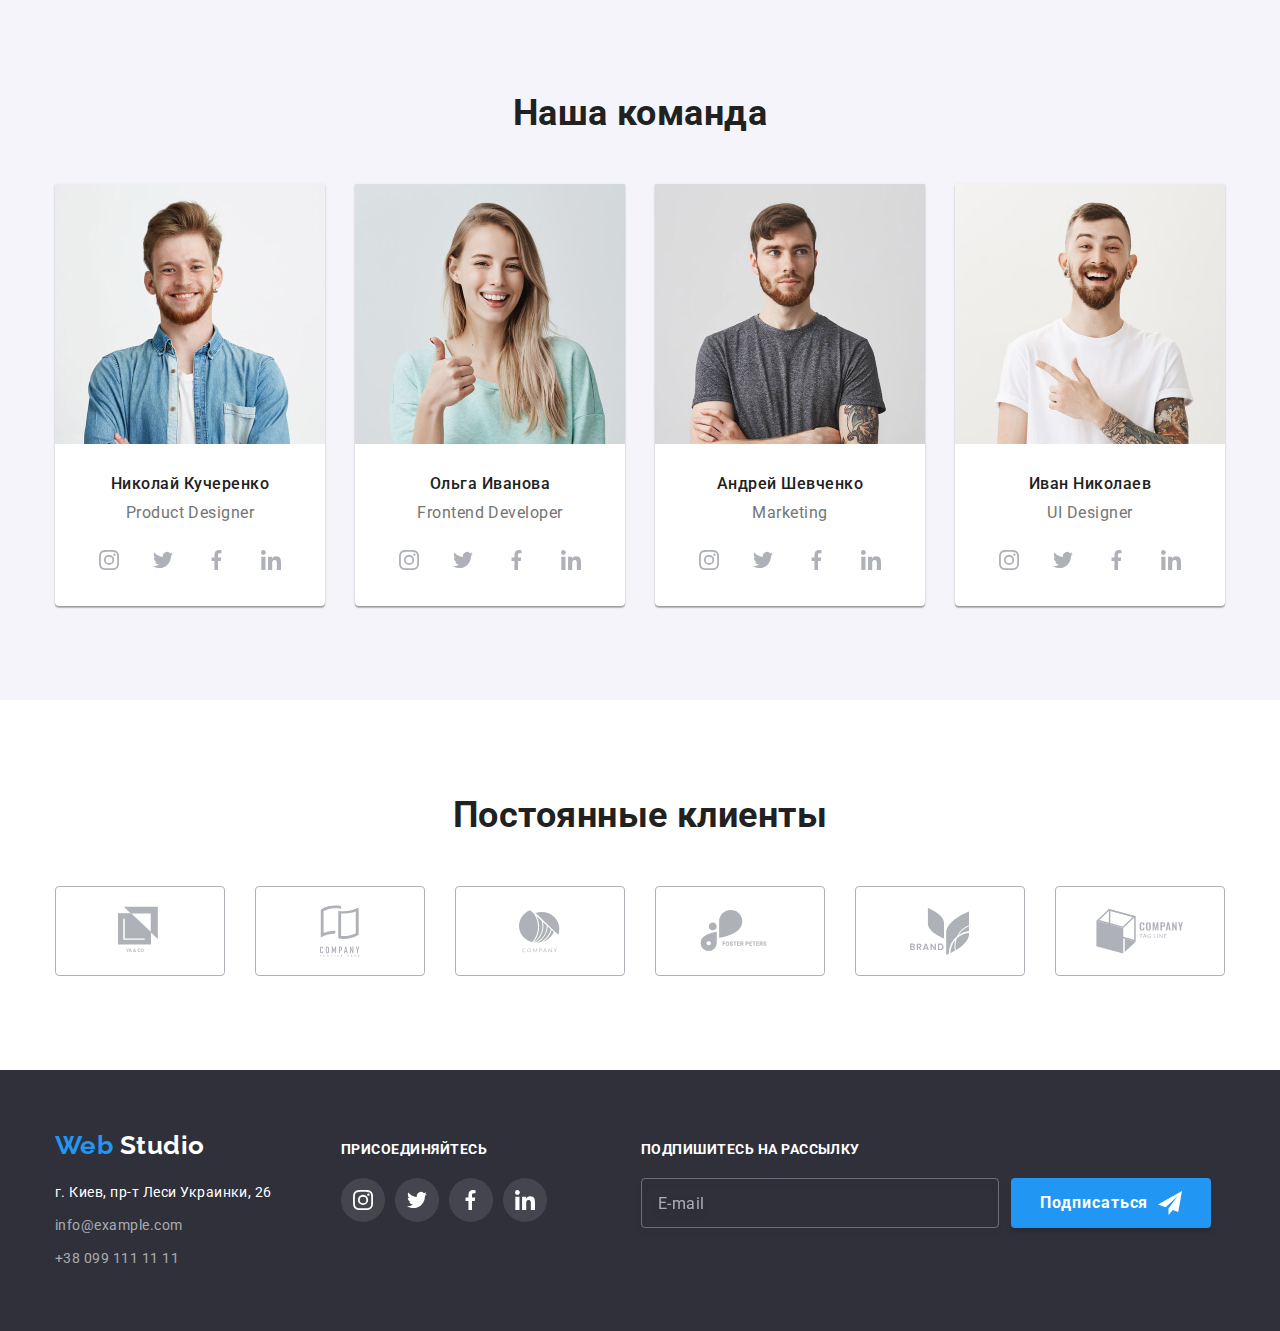
==== commit e44b618e: "creates modal window and form" ====
--- a/index.html
+++ b/index.html
@@ -91,7 +91,7 @@
           для вашего бизнеса
         </h1>
 
-        <form action="" class="modal-form">
+        <!-- <form action="" class="modal-form"> 
           <input
             type="text"
             class="modal-form-input"
@@ -119,9 +119,9 @@
             cols="30"
             rows="10"
           ></textarea>
-          <button type="submit" class="modal-form-btn">Отправить</button>
-          <button class="modal-btn">Заказать услугу</button>
-        </form>
+          <button type="submit" class="modal-form-btn">Отправить</button> -->
+        <button data-modal-open class="modal-btn">Заказать услугу</button>
+        <!-- </form> -->
         <!-- </div> -->
       </section>
 
@@ -536,5 +536,33 @@
         </div>
       </div>
     </footer>
+
+    <!--modal window  -->
+    <div class="backdrop is-hidden" data-modal>
+      <div class="modal">
+        <form action="" class="modal-form">
+          <p class="modal-text">Оставьте свои данные, мы вам перезвоним</p>
+          <button type="button" class="close-btn" data-modal-close>
+            <svg class="modal-form-icon">
+              <use href="./img/sprite.svg#icon-close"></use>
+            </svg>
+          </button>
+          <label>
+            <input type="text" />
+          </label>
+          <label>
+            <input type="tel" />
+          </label>
+          <label>
+            <input type="email" />
+          </label>
+          <textarea name="" id=""></textarea>
+          <label>
+            <input type="checkbox" />
+          </label>
+        </form>
+      </div>
+    </div>
+    <script src="./js/modal.js"></script>
   </body>
 </html>
--- a/css/style.css
+++ b/css/style.css
@@ -23,6 +23,7 @@
   --icons-color: #afb1b8;
   --footer-link-bg-color: rgba(255, 255, 255, 0.1);
   --bg-portfolio-hover: rgba(33, 150, 243, 0.9);
+  --backdrop-color: rgba(0, 0, 0, 0.2);
   --main-font: 'Roboto', sans-serif;
   --secondary-font: 'Raleway', sans-serif;
   --transition-timing-function: cubic-bezier(0.4, 0, 0.2, 1);
@@ -229,7 +230,7 @@
   background-color: var(--button-hover-color);
 }
 
-/* modal form css */
+/* modal form css 
 .modal-form {
   width: 528px;
   margin: auto;
@@ -248,7 +249,7 @@
 }
 .modal-form-input:focus .modal-form-btn {
   display: inline-block;
-}
+}*/
 /* common css */
 .section.features {
   padding-top: 94px;
@@ -427,6 +428,7 @@
   align-items: baseline;
 }
 .footer .webstudio {
+  margin-bottom: 20px;
   color: var(--clear-white-color);
 }
 .address {
@@ -603,3 +605,63 @@
   box-shadow: 1px 4px 6px rgba(0, 0, 0, 0.16), 0px 4px 4px rgba(0, 0, 0, 0.06),
     0px 1px 1px rgba(0, 0, 0, 0.12);
 }
+
+/* modal-window css */
+.backdrop {
+  position: fixed;
+  z-index: 100;
+  top: 0;
+  left: 0;
+  width: 100%;
+  height: 100%;
+  background-color: var(--backdrop-color);
+  opacity: 1;
+  transition: opacity 250ms var(--transition-timing-function);
+}
+.backdrop.is-hidden {
+  opacity: 0;
+  pointer-events: none;
+}
+.backdrop.is-hidden .modal {
+  transform: translate(-50%, -50%) scale(0.5);
+}
+.modal {
+  position: absolute;
+  top: 50%;
+  left: 50%;
+  transform: translate(-50%, -50%) scale(1);
+  /* padding: 40px; */
+  min-width: 528px;
+  min-height: 581px;
+  background-color: #ffffff;
+  transition: transform 250ms var(--transition-timing-function);
+}
+.modal-form-icon {
+  padding: 0;
+  width: 18px;
+  height: 18px;
+}
+.modal-form {
+  /* position: absolute; */
+  padding: 40px;
+}
+.close-btn {
+  position: absolute;
+  top: 8px;
+  right: 8px;
+  width: 30px;
+  height: 30px;
+  border: 1px solid rgba(0, 0, 0, 0.1);
+  border-radius: 50%;
+  display: flex;
+  align-items: center;
+  justify-content: center;
+  background-color: #fff;
+}
+.modal-text {
+  font-weight: bold;
+  font-size: 20px;
+  line-height: 1.15;
+  text-align: center;
+  color: var(--primary-text-color);
+}
